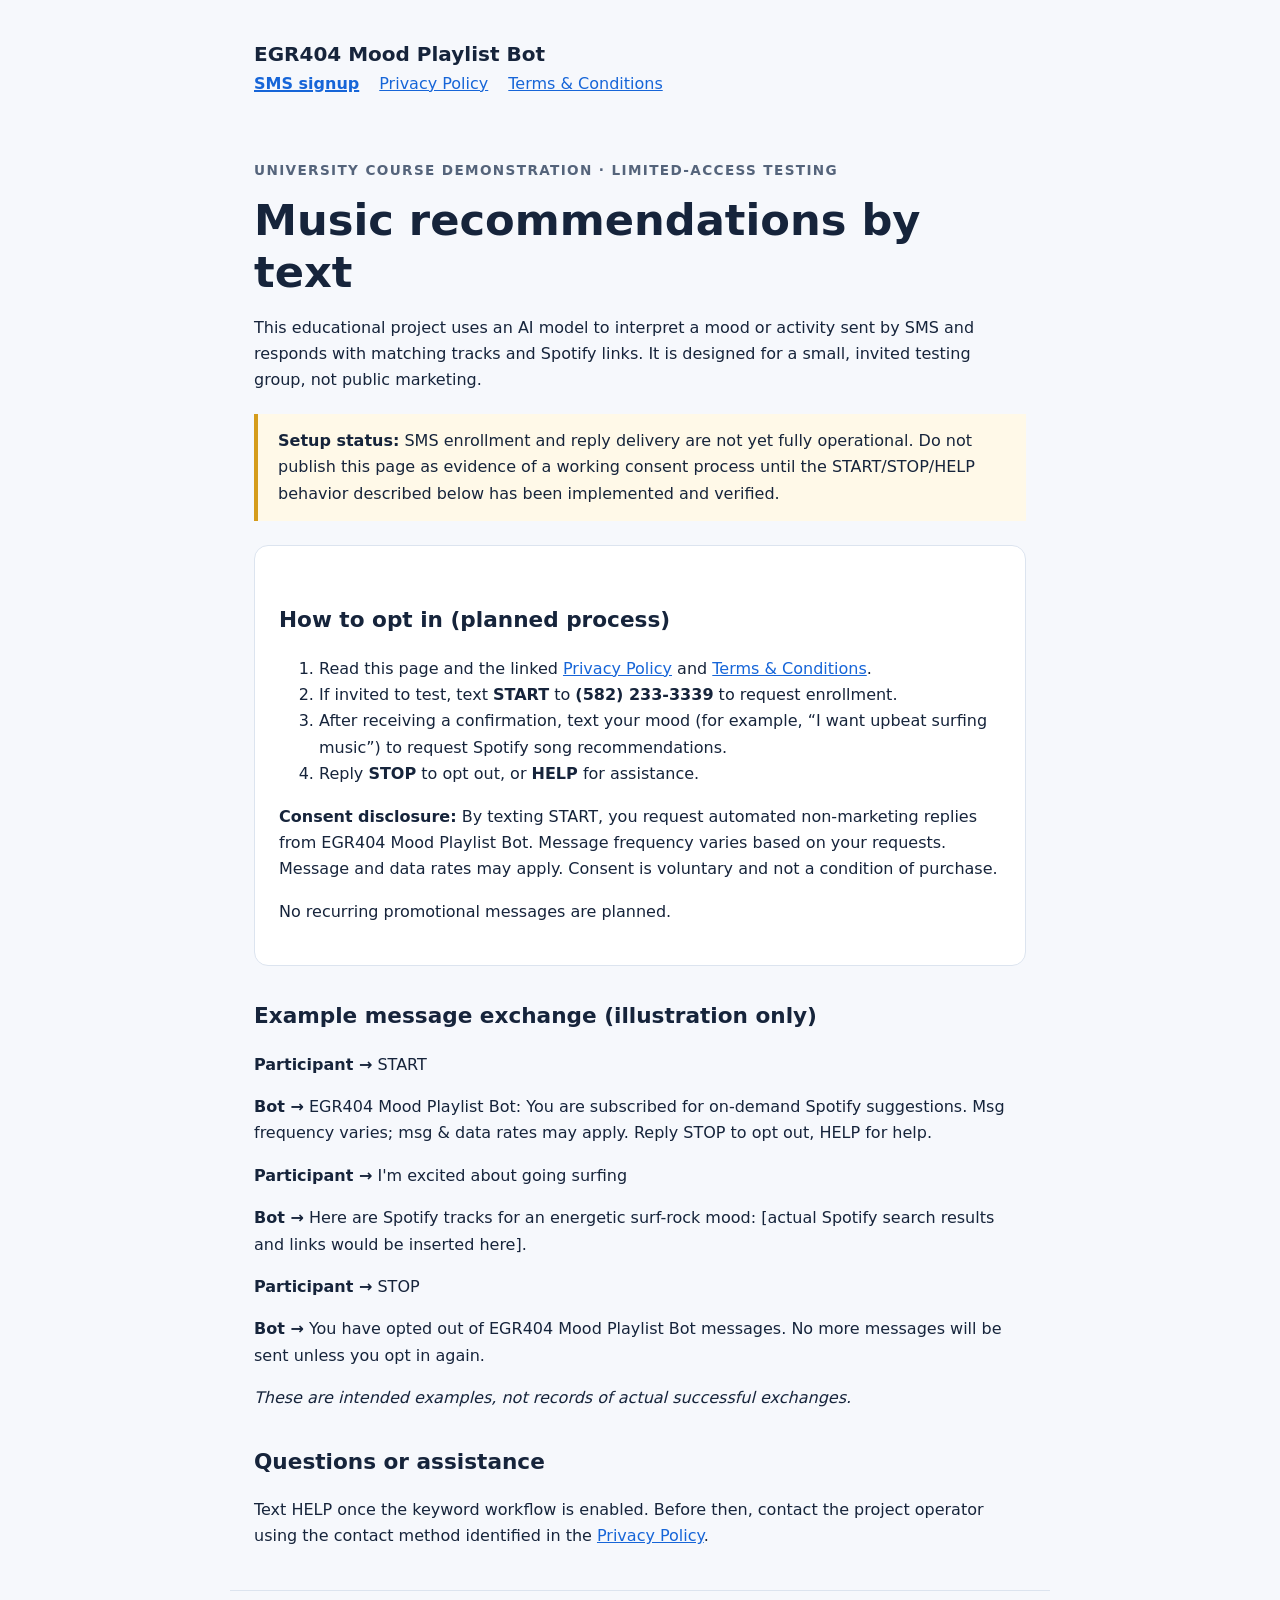
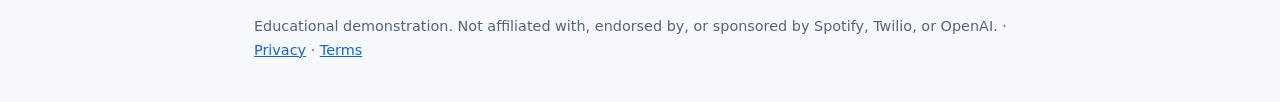
==== index.html @ bdb5fbac "Add files via upload" ====
<!doctype html>
<html lang="en"><head><meta charset="utf-8"><meta name="viewport" content="width=device-width,initial-scale=1"><title>EGR404 Mood Playlist Bot | SMS Signup</title><meta name="description" content="Information and opt-in instructions for the EGR404 Mood Playlist Bot educational SMS service."><link rel="stylesheet" href="styles.css"></head>
<body><header><a class="brand" href="index.html">EGR404 Mood Playlist Bot</a><nav aria-label="Site navigation"><a href="index.html" aria-current="page">SMS signup</a><a href="privacy.html">Privacy Policy</a><a href="terms.html">Terms & Conditions</a></nav></header>
<main><p class="eyebrow">University course demonstration · Limited-access testing</p><h1>Music recommendations by text</h1><p>This educational project uses an AI model to interpret a mood or activity sent by SMS and responds with matching tracks and Spotify links. It is designed for a small, invited testing group, not public marketing.</p>
<div class="notice"><strong>Setup status:</strong> SMS enrollment and reply delivery are not yet fully operational. Do not publish this page as evidence of a working consent process until the START/STOP/HELP behavior described below has been implemented and verified.</div>
<section class="card"><h2>How to opt in (planned process)</h2><ol><li>Read this page and the linked <a href="privacy.html">Privacy Policy</a> and <a href="terms.html">Terms & Conditions</a>.</li><li>If invited to test, text <strong>START</strong> to <strong>(582) 233-3339</strong> to request enrollment.</li><li>After receiving a confirmation, text your mood (for example, “I want upbeat surfing music”) to request Spotify song recommendations.</li><li>Reply <strong>STOP</strong> to opt out, or <strong>HELP</strong> for assistance.</li></ol><p><strong>Consent disclosure:</strong> By texting START, you request automated non-marketing replies from EGR404 Mood Playlist Bot. Message frequency varies based on your requests. Message and data rates may apply. Consent is voluntary and not a condition of purchase.</p><p>No recurring promotional messages are planned.</p></section>
<section><h2>Example message exchange (illustration only)</h2><p><strong>Participant →</strong> START</p><p><strong>Bot →</strong> EGR404 Mood Playlist Bot: You are subscribed for on-demand Spotify suggestions. Msg frequency varies; msg &amp; data rates may apply. Reply STOP to opt out, HELP for help.</p><p><strong>Participant →</strong> I'm excited about going surfing</p><p><strong>Bot →</strong> Here are Spotify tracks for an energetic surf-rock mood: [actual Spotify search results and links would be inserted here].</p><p><strong>Participant →</strong> STOP</p><p><strong>Bot →</strong> You have opted out of EGR404 Mood Playlist Bot messages. No more messages will be sent unless you opt in again.</p><p><em>These are intended examples, not records of actual successful exchanges.</em></p></section>
<section><h2>Questions or assistance</h2><p>Text HELP once the keyword workflow is enabled. Before then, contact the project operator using the contact method identified in the <a href="privacy.html">Privacy Policy</a>.</p></section></main><footer>Educational demonstration. Not affiliated with, endorsed by, or sponsored by Spotify, Twilio, or OpenAI. · <a href="privacy.html">Privacy</a> · <a href="terms.html">Terms</a></footer></body></html>
---- styles.css ----
:root{color-scheme:light;--ink:#16243b;--muted:#55647b;--accent:#1665d8;--line:#dce4ef;--bg:#f6f8fc}*{box-sizing:border-box}body{margin:0;background:var(--bg);font:16px/1.65 system-ui,-apple-system,Segoe UI,Roboto,sans-serif;color:var(--ink)}header,main,footer{max-width:820px;margin:auto;padding:24px}header{padding-top:38px}nav{display:flex;gap:20px;flex-wrap:wrap}a{color:var(--accent)}.brand{text-decoration:none;color:var(--ink);font-weight:750;font-size:1.25rem}h1{font-size:clamp(2rem,5vw,2.7rem);line-height:1.2;margin:12px 0}h2{margin-top:32px;font-size:1.35rem}p,li{max-width:75ch}.eyebrow{font-size:.85rem;text-transform:uppercase;letter-spacing:.1em;font-weight:700;color:var(--muted)}.card{background:white;border:1px solid var(--line);border-radius:14px;padding:24px;margin:24px 0}.notice{background:#fff9e8;border-left:4px solid #d59c1b;padding:14px 20px;margin:20px 0}code{background:#eaf0f8;border-radius:4px;padding:2px 5px}footer{color:var(--muted);border-top:1px solid var(--line);font-size:.9rem;padding-bottom:40px}nav a[aria-current=page]{font-weight:700;text-decoration-thickness:2px}@media(max-width:560px){header,main,footer{padding:18px}.card{padding:18px}}
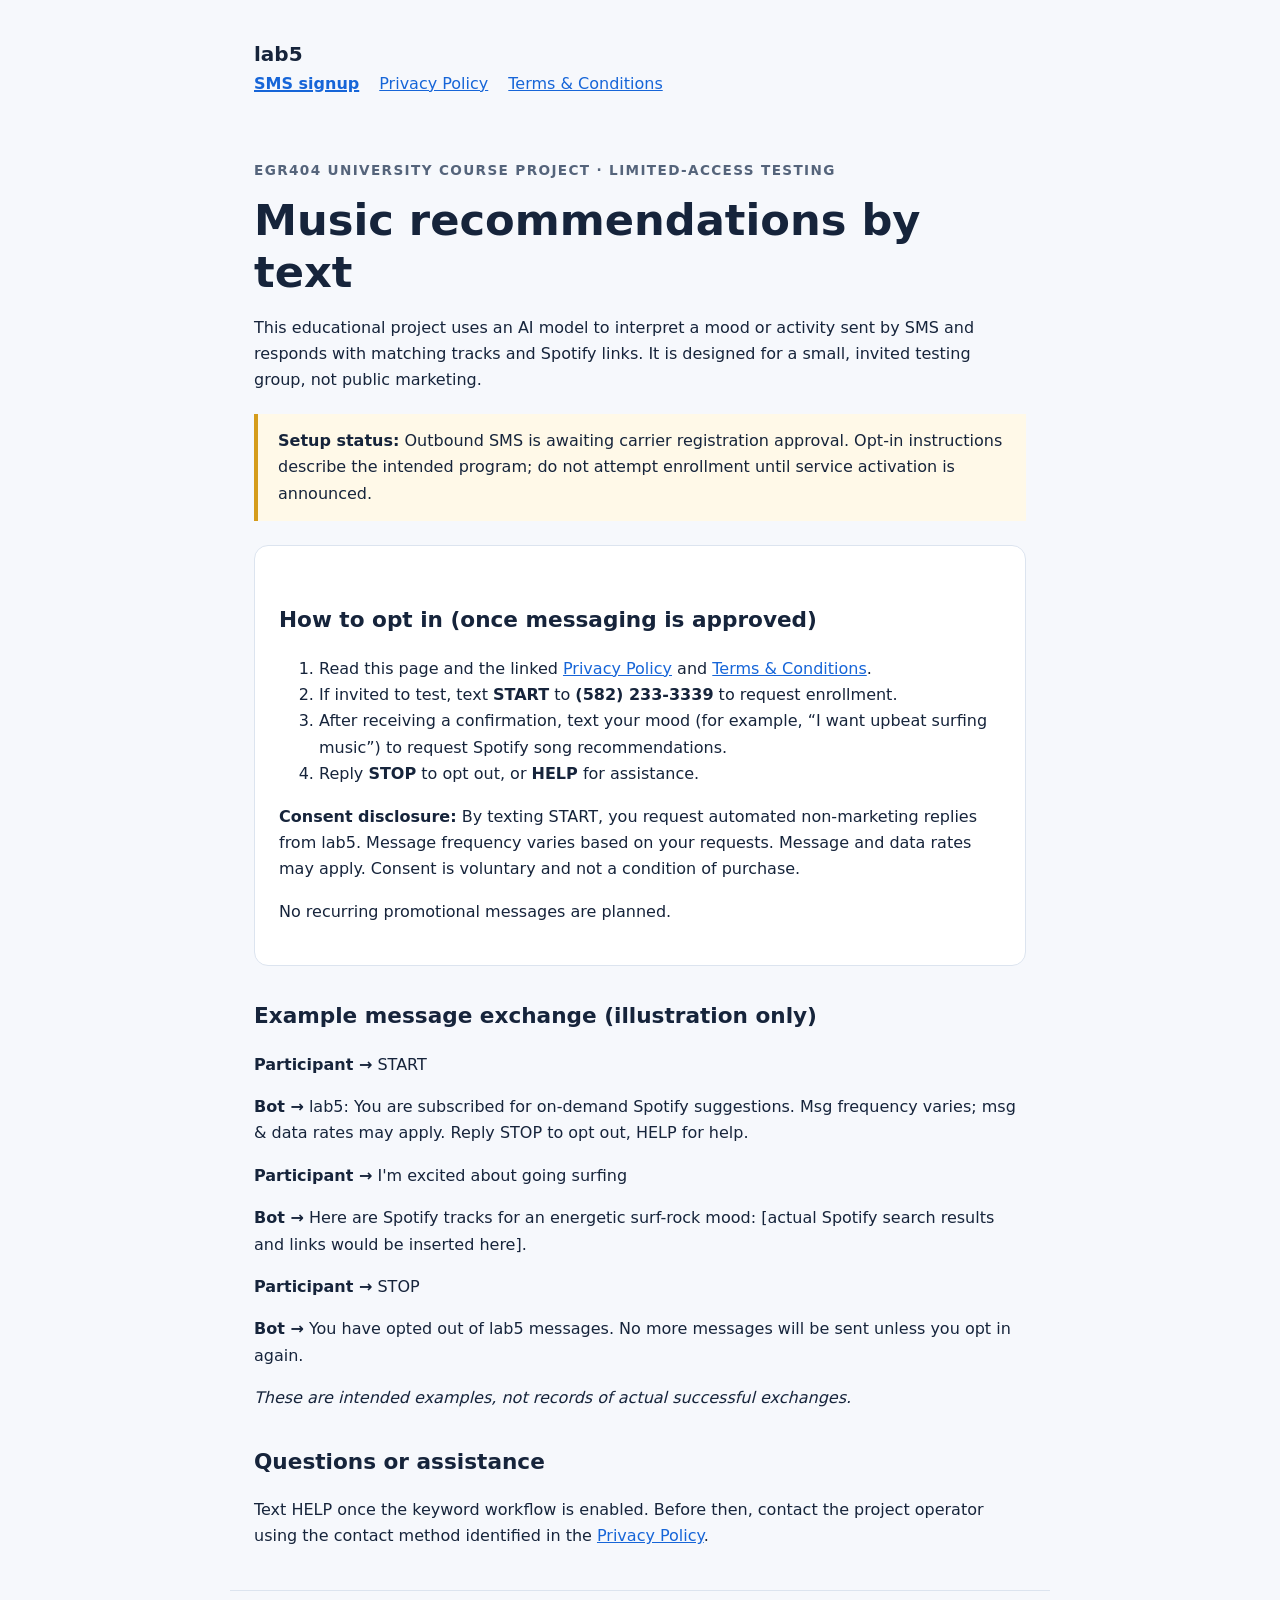
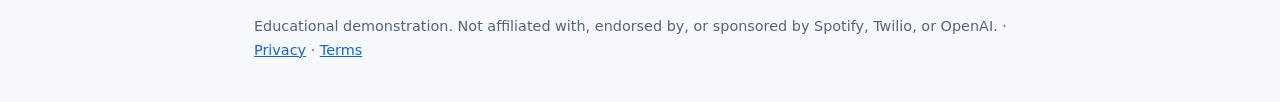
==== commit 04a4c9af: "Add files via upload" ====
--- a/index.html
+++ b/index.html
@@ -1,8 +1,8 @@
 <!doctype html>
-<html lang="en"><head><meta charset="utf-8"><meta name="viewport" content="width=device-width,initial-scale=1"><title>EGR404 Mood Playlist Bot | SMS Signup</title><meta name="description" content="Information and opt-in instructions for the EGR404 Mood Playlist Bot educational SMS service."><link rel="stylesheet" href="styles.css"></head>
-<body><header><a class="brand" href="index.html">EGR404 Mood Playlist Bot</a><nav aria-label="Site navigation"><a href="index.html" aria-current="page">SMS signup</a><a href="privacy.html">Privacy Policy</a><a href="terms.html">Terms & Conditions</a></nav></header>
-<main><p class="eyebrow">University course demonstration · Limited-access testing</p><h1>Music recommendations by text</h1><p>This educational project uses an AI model to interpret a mood or activity sent by SMS and responds with matching tracks and Spotify links. It is designed for a small, invited testing group, not public marketing.</p>
-<div class="notice"><strong>Setup status:</strong> SMS enrollment and reply delivery are not yet fully operational. Do not publish this page as evidence of a working consent process until the START/STOP/HELP behavior described below has been implemented and verified.</div>
-<section class="card"><h2>How to opt in (planned process)</h2><ol><li>Read this page and the linked <a href="privacy.html">Privacy Policy</a> and <a href="terms.html">Terms & Conditions</a>.</li><li>If invited to test, text <strong>START</strong> to <strong>(582) 233-3339</strong> to request enrollment.</li><li>After receiving a confirmation, text your mood (for example, “I want upbeat surfing music”) to request Spotify song recommendations.</li><li>Reply <strong>STOP</strong> to opt out, or <strong>HELP</strong> for assistance.</li></ol><p><strong>Consent disclosure:</strong> By texting START, you request automated non-marketing replies from EGR404 Mood Playlist Bot. Message frequency varies based on your requests. Message and data rates may apply. Consent is voluntary and not a condition of purchase.</p><p>No recurring promotional messages are planned.</p></section>
-<section><h2>Example message exchange (illustration only)</h2><p><strong>Participant →</strong> START</p><p><strong>Bot →</strong> EGR404 Mood Playlist Bot: You are subscribed for on-demand Spotify suggestions. Msg frequency varies; msg &amp; data rates may apply. Reply STOP to opt out, HELP for help.</p><p><strong>Participant →</strong> I'm excited about going surfing</p><p><strong>Bot →</strong> Here are Spotify tracks for an energetic surf-rock mood: [actual Spotify search results and links would be inserted here].</p><p><strong>Participant →</strong> STOP</p><p><strong>Bot →</strong> You have opted out of EGR404 Mood Playlist Bot messages. No more messages will be sent unless you opt in again.</p><p><em>These are intended examples, not records of actual successful exchanges.</em></p></section>
+<html lang="en"><head><meta charset="utf-8"><meta name="viewport" content="width=device-width,initial-scale=1"><title>lab5 | SMS Signup</title><meta name="description" content="Information and opt-in instructions for the lab5 educational SMS service."><link rel="stylesheet" href="styles.css"></head>
+<body><header><a class="brand" href="index.html">lab5</a><nav aria-label="Site navigation"><a href="index.html" aria-current="page">SMS signup</a><a href="privacy.html">Privacy Policy</a><a href="terms.html">Terms & Conditions</a></nav></header>
+<main><p class="eyebrow">EGR404 university course project · Limited-access testing</p><h1>Music recommendations by text</h1><p>This educational project uses an AI model to interpret a mood or activity sent by SMS and responds with matching tracks and Spotify links. It is designed for a small, invited testing group, not public marketing.</p>
+<div class="notice"><strong>Setup status:</strong> Outbound SMS is awaiting carrier registration approval. Opt-in instructions describe the intended program; do not attempt enrollment until service activation is announced.</div>
+<section class="card"><h2>How to opt in (once messaging is approved)</h2><ol><li>Read this page and the linked <a href="privacy.html">Privacy Policy</a> and <a href="terms.html">Terms & Conditions</a>.</li><li>If invited to test, text <strong>START</strong> to <strong>(582) 233-3339</strong> to request enrollment.</li><li>After receiving a confirmation, text your mood (for example, “I want upbeat surfing music”) to request Spotify song recommendations.</li><li>Reply <strong>STOP</strong> to opt out, or <strong>HELP</strong> for assistance.</li></ol><p><strong>Consent disclosure:</strong> By texting START, you request automated non-marketing replies from lab5. Message frequency varies based on your requests. Message and data rates may apply. Consent is voluntary and not a condition of purchase.</p><p>No recurring promotional messages are planned.</p></section>
+<section><h2>Example message exchange (illustration only)</h2><p><strong>Participant →</strong> START</p><p><strong>Bot →</strong> lab5: You are subscribed for on-demand Spotify suggestions. Msg frequency varies; msg &amp; data rates may apply. Reply STOP to opt out, HELP for help.</p><p><strong>Participant →</strong> I'm excited about going surfing</p><p><strong>Bot →</strong> Here are Spotify tracks for an energetic surf-rock mood: [actual Spotify search results and links would be inserted here].</p><p><strong>Participant →</strong> STOP</p><p><strong>Bot →</strong> You have opted out of lab5 messages. No more messages will be sent unless you opt in again.</p><p><em>These are intended examples, not records of actual successful exchanges.</em></p></section>
 <section><h2>Questions or assistance</h2><p>Text HELP once the keyword workflow is enabled. Before then, contact the project operator using the contact method identified in the <a href="privacy.html">Privacy Policy</a>.</p></section></main><footer>Educational demonstration. Not affiliated with, endorsed by, or sponsored by Spotify, Twilio, or OpenAI. · <a href="privacy.html">Privacy</a> · <a href="terms.html">Terms</a></footer></body></html>
